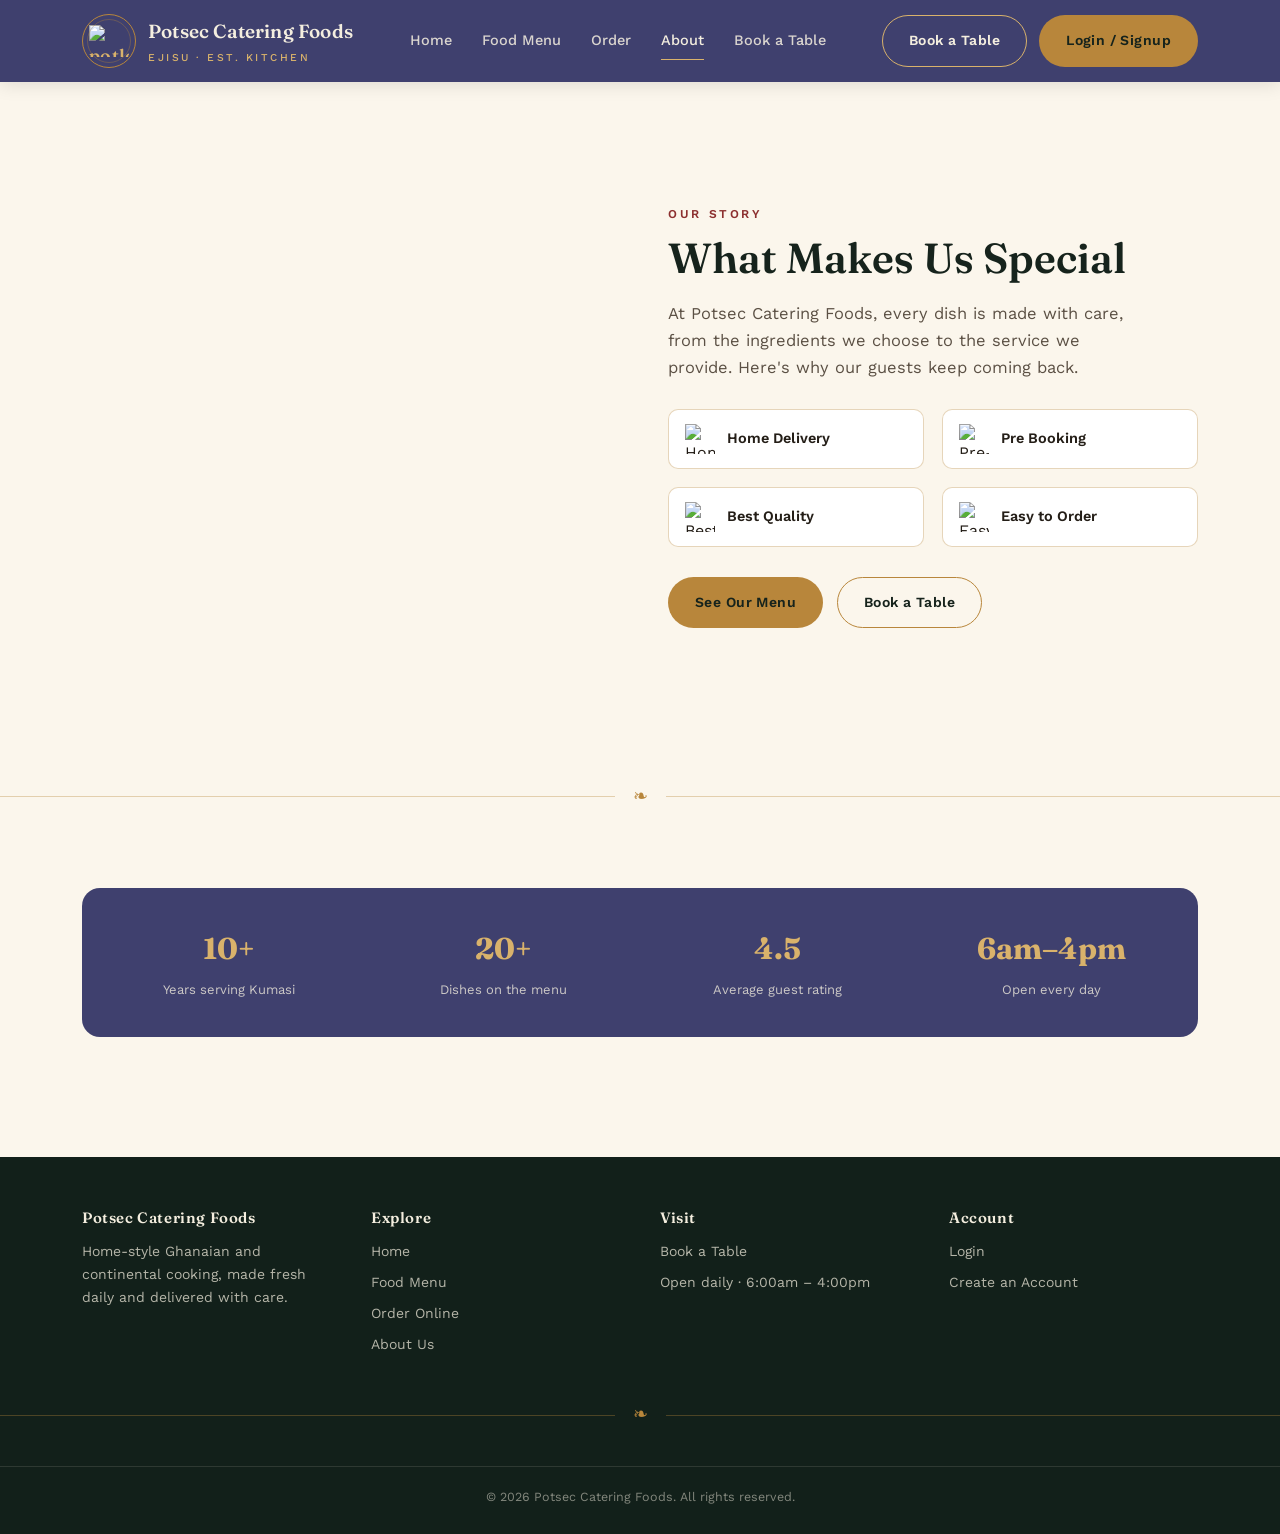
==== About.html @ 3fd63eee "initial commit" ====
<!DOCTYPE html>
<html lang="en">
<head>
    <meta charset="UTF-8">
    <meta name="viewport" content="width=device-width, initial-scale=1.0">
    <title>About Us — Potsec Catering Foods</title>
    <link rel="preconnect" href="https://fonts.googleapis.com">
    <link href="https://fonts.googleapis.com/css2?family=Fraunces:opsz,wght@9..144,500;9..144,600;9..144,700&family=Work+Sans:wght@400;500;600;700&display=swap" rel="stylesheet">
    <link rel="stylesheet" href="theme.css">
    <link rel="stylesheet" href="About.css">
</head>
<body>

    <header class="site-header">
        <div class="wrap">
            <a class="brand" href="index.html">
                <span class="emblem"><span class="emblem-mark"><img src="image/logo/potlogo.png" alt="potlogo" id="potseclogo"></span></span>
                <span class="brand-name">Potsec Catering Foods<small>Ejisu &middot; Est. Kitchen</small></span>
            </a>
            <nav class="main-nav" id="main-nav">
                <a href="index.html">Home</a>
                <a href="menu.html">Food Menu</a>
                <a href="order.html">Order</a>
                <a href="About.html" aria-current="page">About</a>
                <a href="booktable.html">Book a Table</a>
            </nav>
            <div class="header-actions">
                <a class="btn btn-outline on-dark" href="booktable.html">Book a Table</a>
                <a class="btn btn-primary" href="Login.html">Login / Signup</a>
                <button class="nav-toggle" id="navToggle" aria-label="Toggle menu">&#9776;</button>
            </div>
        </div>
    </header>

    <section class="section">
        <div class="wrap body">
            <div class="body1" aria-hidden="true"></div>
            <div class="about-copy">
                <span class="eyebrow">Our Story</span>
                <h1 class="topic">What Makes Us Special</h1>
                <p class="second">At Potsec Catering Foods, every dish is made with care, from the
                    ingredients we choose to the service we provide. Here's why our guests keep
                    coming back.</p>

                <div class="quality">
                    <div class="quality-item">
                        <img src="image/Abouticons/Screenshot 2026-07-08 202342.png" alt="Home delivery icon" class="icons1">
                        <div class="icons2">Home Delivery</div>
                    </div>
                    <div class="quality-item">
                        <img src="image/Abouticons/Screenshot 2026-07-08 202416.png" alt="Pre-booking icon" class="icons1">
                        <div class="icons2">Pre Booking</div>
                    </div>
                    <div class="quality-item">
                        <img src="image/Abouticons/Screenshot 2026-07-08 202541.png" alt="Best quality icon" class="icons1">
                        <div class="icons2">Best Quality</div>
                    </div>
                    <div class="quality-item">
                        <img src="image/Abouticons/Screenshot 2026-07-08 203025.png" alt="Easy ordering icon" class="icons1">
                        <div class="icons2">Easy to Order</div>
                    </div>
                </div>

                <div class="about-cta">
                    <a class="btn btn-primary" href="menu.html">See Our Menu</a>
                    <a class="btn btn-outline" href="booktable.html">Book a Table</a>
                </div>
            </div>
        </div>
    </section>

    <div class="fleuron center"><span>&#10087;</span></div>

    <section class="section-tight">
        <div class="wrap">
            <div class="stats">
                <div class="stat">
                    <div class="stat-num">10+</div>
                    <div class="stat-label">Years serving Kumasi</div>
                </div>
                <div class="stat">
                    <div class="stat-num">20+</div>
                    <div class="stat-label">Dishes on the menu</div>
                </div>
                <div class="stat">
                    <div class="stat-num">4.5</div>
                    <div class="stat-label">Average guest rating</div>
                </div>
                <div class="stat">
                    <div class="stat-num">6am&ndash;4pm</div>
                    <div class="stat-label">Open every day</div>
                </div>
            </div>
        </div>
    </section>

    <footer class="site-footer">
        <div class="wrap">
            <div class="footer-col">
                <h4>Potsec Catering Foods</h4>
                <p>Home-style Ghanaian and continental cooking, made fresh daily and delivered with care.</p>
            </div>
            <div class="footer-col">
                <h4>Explore</h4>
                <a href="homapage.html">Home</a>
                <a href="menu.html">Food Menu</a>
                <a href="order.html">Order Online</a>
                <a href="About.html">About Us</a>
            </div>
            <div class="footer-col">
                <h4>Visit</h4>
                <a href="booktable.html">Book a Table</a>
                <p>Open daily &middot; 6:00am &ndash; 4:00pm</p>
            </div>
            <div class="footer-col">
                <h4>Account</h4>
                <a href="Login.html">Login</a>
                <a href="Signup.html">Create an Account</a>
            </div>
        </div>
        <div class="fleuron center"><span>&#10087;</span></div>
        <div class="footer-bottom">&copy; 2026 Potsec Catering Foods. All rights reserved.</div>
    </footer>

    <script>
        var navToggle = document.getElementById('navToggle');
        var mainNav = document.getElementById('main-nav');
        if (navToggle) {
            navToggle.addEventListener('click', function () {
                mainNav.classList.toggle('open');
            });
        }
    </script>
</body>
</html>
---- theme.css ----
/* =========================================================
   POTSEC CATERING FOODS — shared design system
   Palette drawn from West African cooking: bay-leaf green,
   antique gold (turmeric), brick clay, warm ivory paper.
   ========================================================= */

:root{
  --ink:        #16231C;
  --forest:     #3f406e;
  --forest-deep:#12201A;
  --ivory:      #FBF6EC;
  --ivory-2:    #F2EAD8;
  --gold:       #B8863B;
  --gold-light: #D9B26B;
  --clay:       #8C2F2F;
  --clay-light: #A94438;
  --text:       #241E17;
  --text-soft:  #5B5044;
  --text-inverse: #F4EEDF;
  --line:       rgba(184,134,59,0.35);
  --radius-lg: 18px;
  --radius-md: 10px;
  --radius-sm: 6px;
  --shadow-card: 0 18px 40px rgba(20,32,24,0.14);
  --shadow-soft: 0 8px 20px rgba(20,32,24,0.08);
}

*,
*::before,
*::after{ box-sizing: border-box; }

html{ scroll-behavior: smooth; scroll-padding-top: 96px; }

body{
  margin: 0;
  background: var(--ivory);
  color: var(--text);
  font-family: 'Work Sans', 'Segoe UI', Arial, sans-serif;
  font-size: 16px;
  line-height: 1.65;
  -webkit-font-smoothing: antialiased;
}

img{ max-width: 100%; display: block; }

a{
  color: inherit;
  text-decoration: none;
}

h1, h2, h3, h4{
  font-family: 'Fraunces', Georgia, 'Times New Roman', serif;
  color: var(--ink);
  margin: 0 0 0.4em;
  line-height: 1.15;
  font-weight: 600;
}

p{ margin: 0 0 1em; color: var(--text-soft); }

:focus-visible{
  outline: 2px solid var(--gold);
  outline-offset: 3px;
}

.eyebrow{
  display: inline-block;
  font-family: 'Work Sans', sans-serif;
  font-size: 12px;
  letter-spacing: 0.22em;
  text-transform: uppercase;
  color: var(--clay);
  font-weight: 600;
  margin-bottom: 10px;
}

/* ---------- layout helpers ---------- */
.wrap{
  max-width: 1180px;
  margin: 0 auto;
  padding: 0 32px;
}

.section{
  padding: 72px 0;
}

.section-tight{
  padding: 40px 0;
}

/* ---------- fleuron divider — signature element ---------- */
.fleuron{
  display: flex;
  align-items: center;
  gap: 18px;
  margin: 36px 0;
  color: var(--gold);
  user-select: none;
}
.fleuron::before,
.fleuron::after{
  content: "";
  flex: 1;
  height: 1px;
  background: var(--line);
}
.fleuron span{
  font-size: 18px;
  transform: translateY(-1px);
}
.fleuron.center{ justify-content: center; }

/* ---------- emblem / brand mark — signature element ---------- */
.emblem{
  --size: 54px;
  width: var(--size);
  height: var(--size);
  border-radius: 50%;
  border: 1.5px solid var(--gold);
  display: flex;
  align-items: center;
  justify-content: center;
  position: relative;
  flex-shrink: 0;
}
.emblem::before{
  content: "";
  position: absolute;
  inset: 4px;
  border: 1px solid var(--line);
  border-radius: 50%;
}
.emblem-mark{
  font-family: 'Fraunces', serif;
  font-weight: 600;
  font-size: 18px;
  color: var(--gold-light);
  letter-spacing: 0.02em;
}
.emblem-mark img,
#potseclogo{
  width: 32px;
  height: 32px;
  object-fit: contain;
  display: block;
}

/* ---------- buttons ---------- */
.btn{
  display: inline-flex;
  align-items: center;
  justify-content: center;
  gap: 8px;
  padding: 13px 26px;
  border-radius: 999px;
  font-family: 'Work Sans', sans-serif;
  font-size: 14px;
  font-weight: 600;
  letter-spacing: 0.03em;
  border: 1px solid transparent;
  cursor: pointer;
  transition: transform 0.25s ease, box-shadow 0.25s ease, background 0.25s ease, color 0.25s ease;
  text-align: center;
}
.btn-primary{
  background: var(--gold);
  color: var(--ink);
}
.btn-primary:hover{
  background: var(--gold-light);
  transform: translateY(-2px);
  box-shadow: var(--shadow-soft);
}
.btn-outline{
  background: transparent;
  border-color: var(--gold);
  color: var(--ink);
}
.btn-outline:hover{
  background: var(--gold);
  color: var(--ink);
  transform: translateY(-2px);
}
.btn-outline.on-dark{
  border-color: var(--gold-light);
  color: var(--text-inverse);
}
.btn-outline.on-dark:hover{
  background: var(--gold-light);
  color: var(--ink);
}
.btn-clay{
  background: var(--clay);
  color: var(--text-inverse);
}
.btn-clay:hover{
  background: var(--clay-light);
  transform: translateY(-2px);
  box-shadow: var(--shadow-soft);
}
.btn-block{ width: 100%; }
.btn[disabled]{ opacity: 0.55; cursor: not-allowed; }

/* ---------- site header ---------- */
.site-header{
  background: var(--forest);
  color: var(--text-inverse);
  position: sticky;
  top: 0;
  z-index: 40;
  box-shadow: 0 2px 18px rgba(0,0,0,0.12);
}
.site-header .wrap{
  display: flex;
  align-items: center;
  justify-content: space-between;
  gap: 24px;
  padding-top: 14px;
  padding-bottom: 14px;
}
.brand{
  display: flex;
  align-items: center;
  gap: 12px;
}
.brand-name{
  font-family: 'Fraunces', serif;
  font-size: 19px;
  font-weight: 600;
  letter-spacing: 0.01em;
  color: var(--text-inverse);
}
.brand-name small{
  display: block;
  font-family: 'Work Sans', sans-serif;
  font-size: 10.5px;
  letter-spacing: 0.24em;
  text-transform: uppercase;
  color: var(--gold-light);
  font-weight: 500;
  margin-top: 2px;
}
.main-nav{
  display: flex;
  align-items: center;
  gap: 30px;
}
.main-nav a{
  font-size: 14.5px;
  font-weight: 500;
  color: var(--text-inverse);
  opacity: 0.86;
  position: relative;
  padding: 4px 0;
  transition: opacity 0.2s ease;
}
.main-nav a::after{
  content: "";
  position: absolute;
  left: 0; right: 0; bottom: -3px;
  height: 1px;
  background: var(--gold-light);
  transform: scaleX(0);
  transition: transform 0.25s ease;
}
.main-nav a:hover{ opacity: 1; }
.main-nav a:hover::after,
.main-nav a[aria-current="page"]::after{ transform: scaleX(1); }
.main-nav a[aria-current="page"]{ opacity: 1; }

.header-actions{
  display: flex;
  align-items: center;
  gap: 12px;
}

.nav-toggle{
  display: none;
  background: transparent;
  border: 1px solid var(--gold-light);
  color: var(--text-inverse);
  border-radius: var(--radius-sm);
  padding: 8px 10px;
  cursor: pointer;
  transition: transform 0.25s ease;
}
.nav-toggle .bar{
  display: block;
  width: 16px;
  height: 2px;
  background: var(--text-inverse);
  margin: 3px 0;
  transition: transform 0.3s ease, opacity 0.3s ease;
}
.nav-toggle.is-open .bar:nth-child(1){ transform: translateY(5px) rotate(45deg); }
.nav-toggle.is-open .bar:nth-child(2){ opacity: 0; }
.nav-toggle.is-open .bar:nth-child(3){ transform: translateY(-5px) rotate(-45deg); }

/* ---------- cart badge (header) ---------- */
.cart-link{
  position: relative;
  display: inline-flex;
  align-items: center;
  justify-content: center;
  width: 38px;
  height: 38px;
  border-radius: 50%;
  border: 1px solid var(--gold-light);
  font-size: 16px;
  transition: background 0.2s ease, transform 0.2s ease;
}
.cart-link:hover{ background: rgba(217,178,107,0.14); transform: translateY(-2px); }
.cart-count{
  position: absolute;
  top: -6px;
  right: -6px;
  min-width: 18px;
  height: 18px;
  padding: 0 4px;
  border-radius: 999px;
  background: var(--clay);
  color: var(--text-inverse);
  font-size: 10.5px;
  font-weight: 700;
  line-height: 18px;
  text-align: center;
}
.cart-link.bump{ animation: cart-bump 0.4s ease; }
@keyframes cart-bump{
  0%{ transform: scale(1); }
  40%{ transform: scale(1.18); }
  100%{ transform: scale(1); }
}

/* ---------- mini-cart dropdown ---------- */
.cart-widget{
  position: relative;
  display: inline-flex;
}
.cart-dropdown{
  position: absolute;
  top: calc(100% + 14px);
  right: 0;
  width: 320px;
  max-width: calc(100vw - 32px);
  background: #fff;
  border-radius: var(--radius-md);
  box-shadow: var(--shadow-card);
  padding: 18px;
  color: var(--text);
  z-index: 60;
  opacity: 0;
  visibility: hidden;
  transform: translateY(-8px) scale(0.98);
  transform-origin: top right;
  transition: opacity 0.2s ease, transform 0.2s ease, visibility 0s linear 0.2s;
}
.cart-dropdown::before{
  content: "";
  position: absolute;
  top: -6px;
  right: 14px;
  width: 12px;
  height: 12px;
  background: #fff;
  transform: rotate(45deg);
  box-shadow: -2px -2px 5px rgba(20,32,24,0.05);
}
.cart-widget.is-open .cart-dropdown{
  opacity: 1;
  visibility: visible;
  transform: translateY(0) scale(1);
  transition: opacity 0.2s ease, transform 0.2s ease, visibility 0s linear 0s;
}
.cart-dropdown-head{
  font-family: 'Fraunces', serif;
  font-weight: 600;
  font-size: 16px;
  margin-bottom: 12px;
}
.cart-dropdown-empty{
  font-size: 13.5px;
  color: var(--text-soft);
  padding: 6px 0 4px;
}
.cart-dropdown-list{
  list-style: none;
  margin: 0 0 12px;
  padding: 0;
  max-height: 260px;
  overflow-y: auto;
}
.cart-dropdown-list li{
  display: flex;
  align-items: center;
  gap: 10px;
  padding: 9px 0;
  border-bottom: 1px solid var(--line);
  font-size: 13px;
}
.cart-dropdown-list li:last-child{ border-bottom: none; }
.cart-dropdown-item-name{
  flex: 1;
  min-width: 0;
  overflow: hidden;
  text-overflow: ellipsis;
  white-space: nowrap;
}
.cart-dropdown-item-qty{
  color: var(--text-soft);
  font-weight: 600;
  flex-shrink: 0;
}
.cart-dropdown-item-price{
  color: var(--clay);
  font-weight: 700;
  white-space: nowrap;
  flex-shrink: 0;
}
.cart-dropdown-remove{
  background: none;
  border: none;
  color: var(--text-soft);
  cursor: pointer;
  font-size: 16px;
  line-height: 1;
  padding: 0 0 0 2px;
  flex-shrink: 0;
  transition: color 0.2s ease;
}
.cart-dropdown-remove:hover{ color: var(--clay); }
.cart-dropdown-total-row{
  display: flex;
  justify-content: space-between;
  font-size: 14px;
  font-weight: 700;
  padding-top: 10px;
  border-top: 1px solid var(--line);
  margin-bottom: 14px;
}
.cart-dropdown-cta{
  display: block;
  text-align: center;
}

@media screen and (max-width: 640px){
  .cart-dropdown{
    position: fixed;
    top: 64px;
    left: 12px;
    right: 12px;
    width: auto;
    max-width: none;
  }
  .cart-dropdown::before{ display: none; }
}

/* ---------- shared stepper + add-to-cart (menu & order pages) ---------- */
.stepper{
  display: flex;
  align-items: center;
  gap: 14px;
  margin: 10px 0 12px;
}
.step-btn{
  width: 28px;
  height: 28px;
  border-radius: 50%;
  border: 1px solid var(--forest);
  background: transparent;
  color: var(--forest);
  font-size: 16px;
  line-height: 1;
  cursor: pointer;
  transition: background 0.2s ease, color 0.2s ease, transform 0.15s ease;
}
.step-btn:active{ transform: scale(0.9); }
.step-btn:hover{ background: var(--forest); color: var(--text-inverse); }
.step-count{ font-weight: 700; min-width: 14px; text-align: center; }

.cart.add-btn{
  width: 100%;
  color: var(--text-inverse);
  border: none;
  background: var(--forest);
  border-radius: 999px;
  padding: 9px 0;
  font-size: 13px;
  font-weight: 600;
  cursor: pointer;
  transition: background 0.2s ease, transform 0.2s ease;
}
.cart.add-btn:hover{ background: var(--gold); color: var(--ink); }
.cart.add-btn.just-added{ animation: add-pulse 0.45s ease; }
@keyframes add-pulse{
  0%{ transform: scale(1); }
  50%{ transform: scale(0.96); background: var(--gold); color: var(--ink); }
  100%{ transform: scale(1); }
}

/* ---------- back link (auth / inner pages) ---------- */
.back-link{
  display: inline-flex;
  align-items: center;
  gap: 8px;
  padding: 22px 32px 0;
  font-size: 14px;
  font-weight: 600;
  color: var(--forest);
}
.back-link .arrow{ font-size: 18px; }

/* ---------- footer ---------- */
.site-footer{
  background: var(--forest-deep);
  color: var(--text-inverse);
  padding: 52px 0 26px;
  margin-top: 80px;
}
.site-footer .wrap{
  display: flex;
  flex-wrap: wrap;
  justify-content: space-between;
  gap: 40px;
}
.footer-col{
  flex: 1 1 180px;
}
.footer-col h4{
  color: var(--text-inverse);
  font-size: 15px;
  letter-spacing: 0.04em;
  margin-bottom: 14px;
}
.footer-col p, .footer-col a{
  color: rgba(244,238,223,0.72);
  font-size: 14px;
  display: block;
  margin-bottom: 8px;
}
.footer-col a:hover{ color: var(--gold-light); }
.footer-bottom{
  text-align: center;
  font-size: 12.5px;
  color: rgba(244,238,223,0.5);
  margin-top: 36px;
  padding-top: 20px;
  border-top: 1px solid rgba(244,238,223,0.12);
}

/* ---------- generic form styling (auth + booking) ---------- */
.field{
  margin-bottom: 20px;
  text-align: left;
}
.field label{
  display: block;
  font-size: 12.5px;
  font-weight: 600;
  letter-spacing: 0.05em;
  text-transform: uppercase;
  color: var(--text-soft);
  margin-bottom: 8px;
}
.field input,
.field select,
.field textarea{
  width: 100%;
  border: none;
  border-bottom: 1.5px solid var(--line);
  background: transparent;
  padding: 10px 2px;
  font-family: 'Work Sans', sans-serif;
  font-size: 15px;
  color: var(--text);
  outline: none;
  transition: border-color 0.2s ease;
}
.field input::placeholder,
.field textarea::placeholder{ color: #A99C86; }
.field input:focus,
.field select:focus,
.field textarea:focus{
  border-bottom-color: var(--gold);
}
.field-row{
  display: flex;
  gap: 20px;
}
.field-row .field{ flex: 1; }
.field textarea{ resize: vertical; min-height: 90px; }

/* ---------- filter / jump pills (menu & order pages) ---------- */
.filters{
  display: flex;
  justify-content: center;
  gap: 12px;
  flex-wrap: wrap;
}
.pill{
  display: inline-block;
  padding: 9px 20px;
  border-radius: 999px;
  border: 1px solid var(--line);
  background: #fff;
  font-size: 13.5px;
  font-weight: 600;
  color: var(--text);
  transition: all 0.2s ease;
}
.pill:hover{ border-color: var(--gold); transform: translateY(-2px); }
.pill:active{ transform: translateY(0) scale(0.96); }
.pill.is-active{
  background: var(--forest);
  border-color: var(--forest);
  color: var(--text-inverse);
  box-shadow: var(--shadow-soft);
}
.pill.is-active::before{
  content: "";
  display: inline-block;
  width: 6px;
  height: 6px;
  border-radius: 50%;
  background: var(--gold-light);
  margin-right: 7px;
  vertical-align: middle;
}

/* ---------- page enter / leave transition ---------- */
body{
  animation: page-fade-in 0.35s ease both;
}
body.page-leaving{
  opacity: 0;
  transform: translateY(6px);
  transition: opacity 0.18s ease, transform 0.18s ease;
}
@keyframes page-fade-in{
  from{ opacity: 0; transform: translateY(8px); }
  to{ opacity: 1; transform: translateY(0); }
}

/* ---------- dish card entrance (menu & category pages) ---------- */
@keyframes card-rise{
  from{ opacity: 0; transform: translateY(16px); }
  to{ opacity: 1; transform: translateY(0); }
}
.import2{
  animation: card-rise 0.5s ease both;
}
.import .import2:nth-child(1){ animation-delay: 0.03s; }
.import .import2:nth-child(2){ animation-delay: 0.08s; }
.import .import2:nth-child(3){ animation-delay: 0.13s; }
.import .import2:nth-child(4){ animation-delay: 0.18s; }
.import .import2:nth-child(5){ animation-delay: 0.23s; }
.import .import2:nth-child(6){ animation-delay: 0.28s; }
.import .import2:nth-child(7){ animation-delay: 0.33s; }
.import .import2:nth-child(8){ animation-delay: 0.38s; }
.menu-hero .eyebrow,
.menu-hero h1,
.menu-hero .menu-sub,
.menu-hero .filters{
  animation: card-rise 0.5s ease both;
}
.menu-hero h1{ animation-delay: 0.05s; }
.menu-hero .menu-sub{ animation-delay: 0.1s; }
.menu-hero .filters{ animation-delay: 0.15s; }

@media (prefers-reduced-motion: reduce){
  *, *::before, *::after{
    animation-duration: 0.001ms !important;
    animation-delay: 0s !important;
    transition-duration: 0.001ms !important;
  }
}

/* ---------- utility ---------- */
.muted{ color: var(--text-soft); }
.center{ text-align: center; }

@media screen and (max-width: 860px){
  .main-nav{
    display: flex;
    flex-direction: column;
    align-items: flex-start;
    gap: 4px;
    position: absolute;
    top: 100%;
    left: 0;
    right: 0;
    background: var(--forest);
    padding: 10px 32px 22px;
    box-shadow: var(--shadow-card);
    opacity: 0;
    visibility: hidden;
    transform: translateY(-8px);
    transition: opacity 0.3s ease, transform 0.3s ease, visibility 0s linear 0.3s;
    pointer-events: none;
  }
  .main-nav.open{
    opacity: 1;
    visibility: visible;
    transform: translateY(0);
    transition: opacity 0.3s ease, transform 0.3s ease, visibility 0s linear 0s;
    pointer-events: auto;
  }
  .main-nav a{
    width: 100%;
    padding: 10px 0;
    opacity: 0;
    transform: translateX(-10px);
    transition: opacity 0.3s ease, transform 0.3s ease;
  }
  .main-nav.open a{ opacity: 1; transform: translateX(0); }
  .main-nav.open a:nth-child(1){ transition-delay: 0.08s; }
  .main-nav.open a:nth-child(2){ transition-delay: 0.14s; }
  .main-nav.open a:nth-child(3){ transition-delay: 0.20s; }
  .main-nav.open a:nth-child(4){ transition-delay: 0.26s; }
  .main-nav.open a:nth-child(5){ transition-delay: 0.32s; }
  .nav-toggle{ display: inline-flex; flex-direction: column; justify-content: center; }
  .header-actions .btn-outline{ display: none; }
  .header-actions{ gap: 8px; }
  .site-header .wrap{ gap: 12px; }
  .brand-name{ font-size: 16px; }

  .section{ padding: 48px 0; }
  .section-tight{ padding: 28px 0; }

  .site-footer{ margin-top: 56px; padding: 40px 0 22px; }
  .site-footer .wrap{ gap: 28px; }
  .footer-col{ flex: 1 1 45%; }

  .field-row{ flex-direction: column; gap: 0; }
}

/* ---------- small phones ---------- */
@media screen and (max-width: 480px){
  .wrap{ padding: 0 18px; }
  .site-header .wrap{ padding-top: 12px; padding-bottom: 12px; }
  .brand-name small{ display: none; }
  .emblem{ --size: 40px; }
  .cart-link{ width: 34px; height: 34px; font-size: 14px; }
  .btn{ padding: 11px 18px; font-size: 13.5px; }
  .main-nav{ padding: 8px 18px 18px; }

  .section{ padding: 40px 0; }
  .section-tight{ padding: 22px 0; }

  .footer-col{ flex: 1 1 100%; }
  .site-footer .wrap{ gap: 24px; }

  .pill{ padding: 7px 14px; font-size: 12.5px; }
}
---- About.css ----
.body{
    display: flex;
    align-items: center;
    gap: 56px;
}
.body1{
    flex: 1;
    min-width: 320px;

    background-size: cover;
    background-position: center;
    /* background-color: var(--forest); */
    /* background-image: url(images/about.png); */
    background-image: url(image/local/about\ copy4.png);
    height: 520px;
    /* box-shadow: var(--shadow-card); */
}
.about-copy{
    flex: 1;
    min-width: 320px;
}


#potseclogo{
width: 40PX;
}
.topic{
    font-size: 42px;
}
.second{
    font-size: 16.5px;
    max-width: 460px;
}

.quality{
    display: grid;
    grid-template-columns: repeat(2, 1fr);
    gap: 18px;
    margin: 28px 0 30px;
}
.quality-item{
    display: flex;
    align-items: center;
    gap: 12px;
    background: #fff;
    border: 1px solid var(--line);
    border-radius: var(--radius-md);
    padding: 14px 16px;
}
.icons1{
    width: 30px;
    height: 30px;
    object-fit: contain;
    flex-shrink: 0;
}
.icons2{
    font-size: 14.5px;
    font-weight: 600;
    color: var(--text);
}

.about-cta{
    display: flex;
    gap: 14px;
    flex-wrap: wrap;
}

/* ---------- stats strip ---------- */
.stats{
    display: grid;
    grid-template-columns: repeat(4, 1fr);
    gap: 20px;
    text-align: center;
    background: var(--forest);
    border-radius: var(--radius-lg);
    padding: 36px 20px;
}
.stat-num{
    font-family: 'Fraunces', serif;
    font-size: 30px;
    font-weight: 700;
    color: var(--gold-light);
}
.stat-label{
    font-size: 13px;
    color: rgba(244,238,223,0.78);
    margin-top: 6px;
}

@media screen and (max-width: 860px){
    .body{ flex-direction: column; }
    .quality{ grid-template-columns: 1fr; }
    .stats{ grid-template-columns: repeat(2, 1fr); }
}
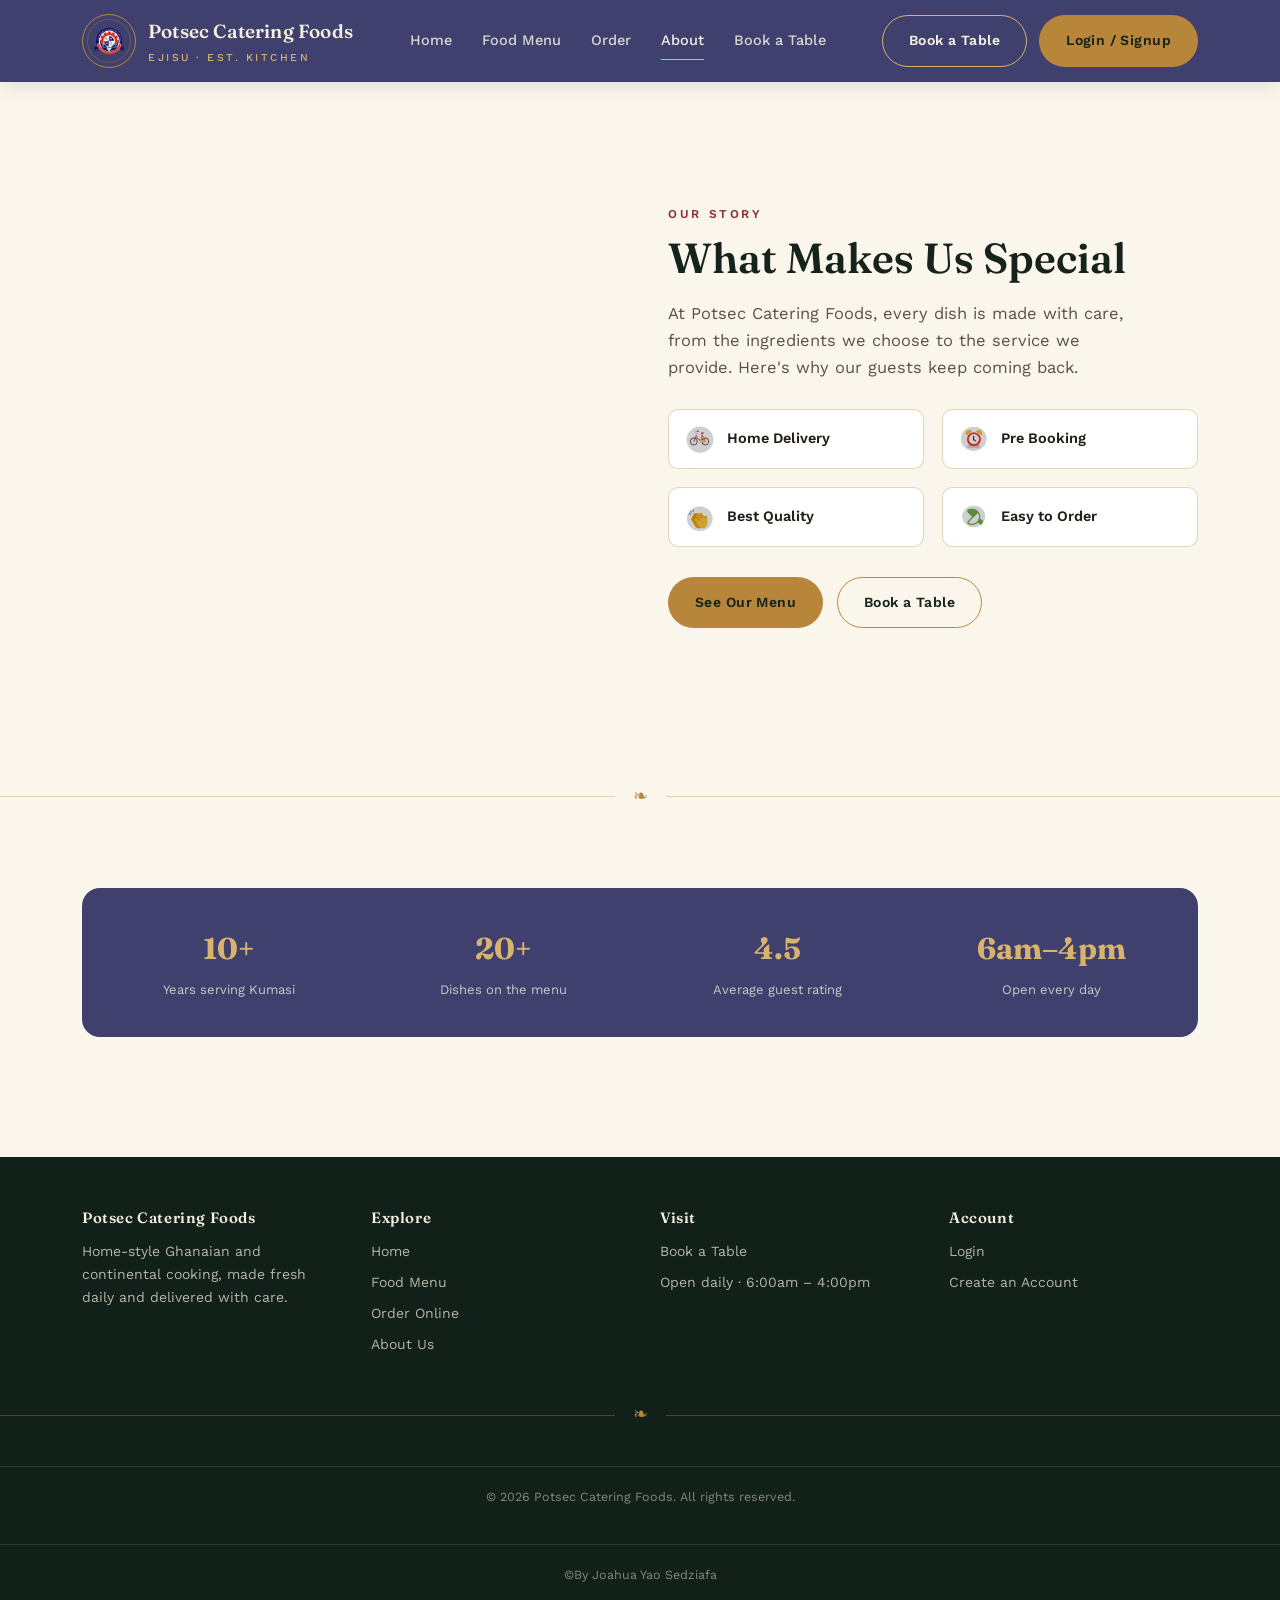
==== commit b5cc51a1: "wjj" ====
--- a/About.html
+++ b/About.html
@@ -120,6 +120,7 @@
         </div>
         <div class="fleuron center"><span>&#10087;</span></div>
         <div class="footer-bottom">&copy; 2026 Potsec Catering Foods. All rights reserved.</div>
+        <div class="footer-bottom">&copy;By Joahua Yao Sedziafa</div>
     </footer>
 
     <script>
